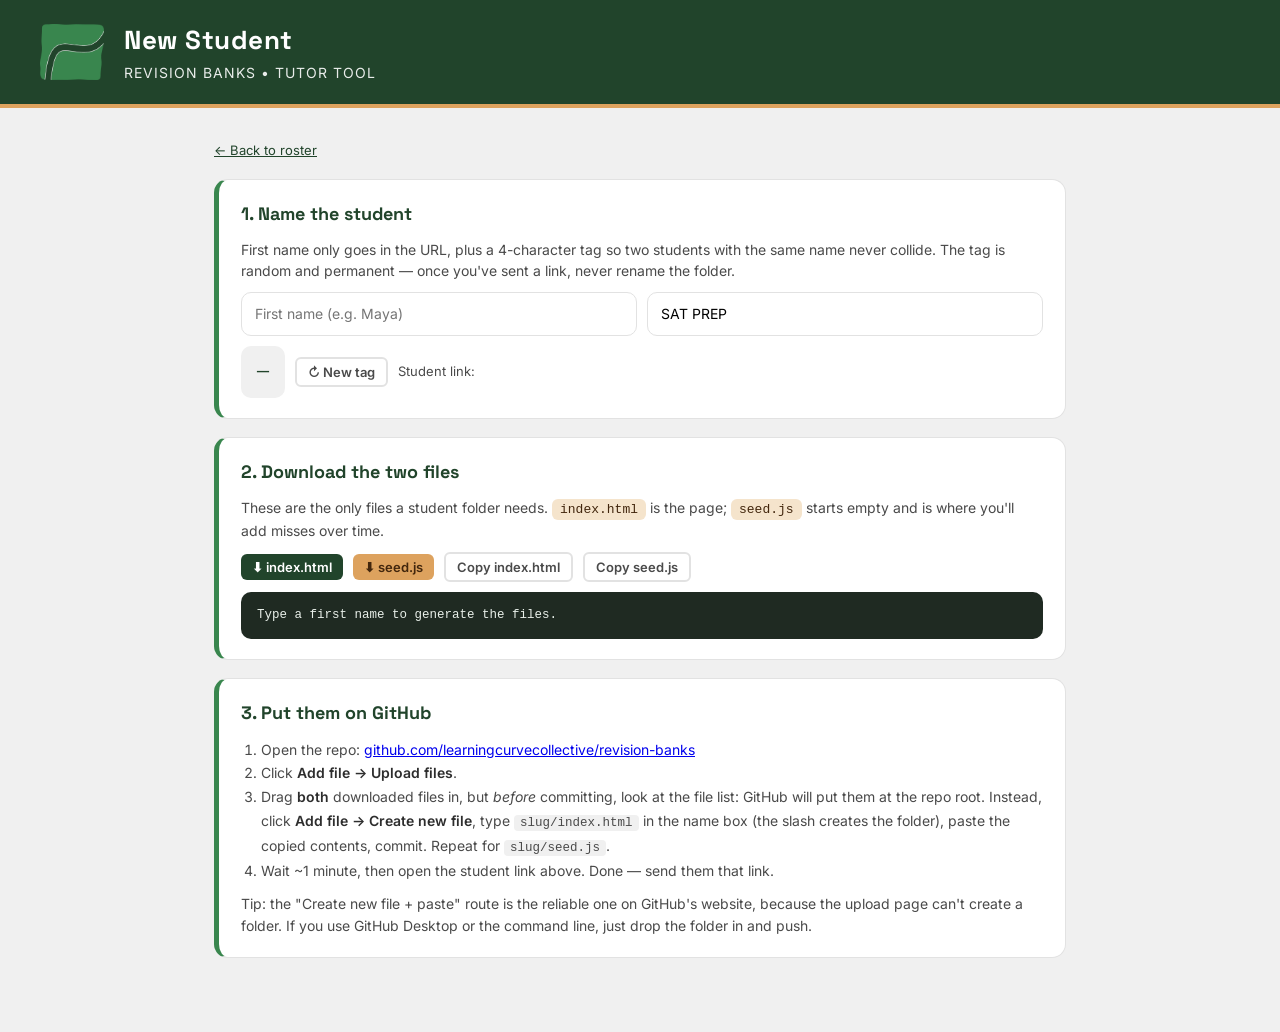
==== _tools/new-student.html @ 1a7a99ae "Add files via upload" ====
<!DOCTYPE html>
<html lang="en">
<head>
<meta charset="UTF-8">
<meta name="viewport" content="width=device-width, initial-scale=1.0">
<meta name="robots" content="noindex">
<title>New Student — Revision Banks</title>
<link href="https://fonts.googleapis.com/css2?family=Space+Grotesk:wght@500;700&family=Inter:wght@400;500;600;700&display=swap" rel="stylesheet">
<link href="https://api.fontshare.com/v2/css?f[]=switzer@400,500,600,700&display=swap" rel="stylesheet">
<link rel="stylesheet" href="../_engine/bank.css">
<style>
.wrap { max-width: 900px; margin: 0 auto; padding: 32px 24px 60px; }
.crumb { font-size: 13px; margin-bottom: 18px; } .crumb a { color: var(--green-dark); }
.step { background: white; border-radius: 14px; border: 1.5px solid var(--cream-dark); border-left: 5px solid var(--green-light); padding: 20px 22px; margin-bottom: 18px; }
.step h2 { font-family: 'Switzer','Space Grotesk',sans-serif; font-size: 18px; color: var(--green-dark); margin-bottom: 10px; }
.step p { font-size: 14px; color: var(--text-medium); line-height: 1.55; }
.row { display: flex; gap: 10px; flex-wrap: wrap; align-items: center; margin-top: 10px; }
input[type=text] { padding: 10px 13px; border: 1.5px solid var(--cream-dark); border-radius: 10px; font: inherit; font-size: 14px; flex: 1 1 200px; }
.slugbox { font-family: ui-monospace, Menlo, monospace; font-size: 20px; color: var(--green-dark); background: var(--cream); padding: 10px 16px; border-radius: 10px; }
pre { background: #1f2a22; color: #e8efe9; padding: 14px 16px; border-radius: 10px; font-size: 12.5px; line-height: 1.5; overflow-x: auto; margin-top: 10px; max-height: 320px; }
.fname { font-family: ui-monospace, Menlo, monospace; font-size: 13px; background: var(--gold-pale); color: var(--brown-dark); padding: 3px 8px; border-radius: 6px; }
.btn-sm { font-size: 13px !important; }
ol { padding-left: 20px; font-size: 14px; color: var(--text-medium); line-height: 1.7; }
ol code { background: var(--cream); padding: 1px 6px; border-radius: 4px; font-size: 12.5px; }
</style>
</head>
<body>
<div class="header">
  <div class="header-left">
    <div class="header-logo"><img src="../_engine/logo.png" alt=""></div>
    <div class="header-text"><h1>New Student</h1><div class="subtitle">REVISION BANKS &bull; TUTOR TOOL</div></div>
  </div>
</div>

<div class="wrap">
  <div class="crumb"><a href="../">&larr; Back to roster</a></div>

  <div class="step">
    <h2>1. Name the student</h2>
    <p>First name only goes in the URL, plus a 4-character tag so two students with the same name never collide. The tag is random and permanent &mdash; once you've sent a link, never rename the folder.</p>
    <div class="row">
      <input type="text" id="first" placeholder="First name (e.g. Maya)" autocomplete="off">
      <input type="text" id="tagline" placeholder="Tagline shown in the header (e.g. SAT PREP • OCTOBER TARGET)" value="SAT PREP">
    </div>
    <div class="row">
      <span class="slugbox" id="slug">—</span>
      <button class="btn btn-ghost btn-sm" id="reroll">&#8635; New tag</button>
      <span style="font-size:13px;color:var(--text-medium);">Student link: <span id="link" style="font-family:ui-monospace,Menlo,monospace;"></span></span>
    </div>
  </div>

  <div class="step">
    <h2>2. Download the two files</h2>
    <p>These are the only files a student folder needs. <span class="fname">index.html</span> is the page; <span class="fname">seed.js</span> starts empty and is where you'll add misses over time.</p>
    <div class="row">
      <button class="btn btn-green btn-sm" id="dl-index">&#11015; index.html</button>
      <button class="btn btn-gold btn-sm" id="dl-seed">&#11015; seed.js</button>
      <button class="btn btn-ghost btn-sm" id="copy-index">Copy index.html</button>
      <button class="btn btn-ghost btn-sm" id="copy-seed">Copy seed.js</button>
    </div>
    <pre id="preview"></pre>
  </div>

  <div class="step">
    <h2>3. Put them on GitHub</h2>
    <ol>
      <li>Open the repo: <a id="repo-link" href="#" target="_blank" rel="noopener">github.com/…/revision-banks</a></li>
      <li>Click <strong>Add file &rarr; Upload files</strong>.</li>
      <li>Drag <strong>both</strong> downloaded files in, but <em>before</em> committing, look at the file list: GitHub will put them at the repo root. Instead, click <strong>Add file &rarr; Create new file</strong>, type <code id="p1">slug/index.html</code> in the name box (the slash creates the folder), paste the copied contents, commit. Repeat for <code id="p2">slug/seed.js</code>.</li>
      <li>Wait ~1 minute, then open the student link above. Done &mdash; send them that link.</li>
    </ol>
    <p style="margin-top:10px;">Tip: the "Create new file + paste" route is the reliable one on GitHub's website, because the upload page can't create a folder. If you use GitHub Desktop or the command line, just drop the folder in and push.</p>
  </div>
</div>

<script>
var OWNER = 'learningcurvecollective', REPO = 'revision-banks';
var PAGES = 'https://'+OWNER+'.github.io/'+REPO+'/';
document.getElementById('repo-link').href = 'https://github.com/'+OWNER+'/'+REPO;
document.getElementById('repo-link').textContent = 'github.com/'+OWNER+'/'+REPO;

function tag(){ var a='abcdefghijkmnpqrstuvwxyz23456789', t=''; var r=new Uint32Array(4); crypto.getRandomValues(r); for(var i=0;i<4;i++) t+=a[r[i]%a.length]; return t; }
var curTag = tag();
function cleanName(s){ return (s||'').trim().replace(/\s+/g,' '); }
function slugOf(){ var f = cleanName(document.getElementById('first').value).toLowerCase().normalize('NFD').replace(/[̀-ͯ]/g,'').replace(/[^a-z0-9]+/g,''); return f ? f+'-'+curTag : ''; }
function today(){ return new Date().toISOString().slice(0,10); }
function indexHTML(){
    var name = cleanName(document.getElementById('first').value), slug = slugOf(), tl = document.getElementById('tagline').value.trim();
    return [
'<!DOCTYPE html>','<html lang="en">','<head>','<meta charset="UTF-8">','<meta name="viewport" content="width=device-width, initial-scale=1.0">','<meta name="robots" content="noindex">',
'<title>'+name+' — Revision Bank</title>',
'<link href="https://fonts.googleapis.com/css2?family=Space+Grotesk:wght@500;700&family=Inter:wght@400;500;600;700&display=swap" rel="stylesheet">',
'<link href="https://api.fontshare.com/v2/css?f[]=switzer@400,500,600,700&display=swap" rel="stylesheet">',
'<script>window.MathJax = { tex: { inlineMath: [["$","$"]], displayMath: [["$$","$$"]] }, svg: { fontCache: \'global\' } };<\/script>',
'<script id="MathJax-script" async src="https://cdnjs.cloudflare.com/ajax/libs/mathjax/3.2.2/es5/tex-svg.min.js"><\/script>',
'<link rel="stylesheet" href="../_engine/bank.css">','</head>','<body>','<div id="rbank-app"></div>','',
'<!-- Student settings — the only lines that differ between students -->',
'<script>','window.RBANK = {','    name: "'+name.replace(/"/g,'')+'",','    slug: "'+slug+'",','    tagline: "'+tl.replace(/"/g,'')+'",','    created: "'+today()+'"','};','<\/script>',
'<script src="seed.js"><\/script>','<script src="../_engine/bank.js"><\/script>','</body>','</html>',''].join('\n');
}
function seedJS(){
    var name = cleanName(document.getElementById('first').value);
    return '/* '+name+' — revision bank seed.\n   Add new entries at the TOP of this array (use _tools/new-entry.html to generate one).\n   Never reuse or edit an id once it has shipped — add a new entry instead. */\nwindow.RBANK_SEED = [\n\n];\n';
}
function refresh(){
    var slug = slugOf();
    document.getElementById('slug').textContent = slug || '—';
    document.getElementById('link').textContent = slug ? PAGES+slug+'/' : '';
    document.getElementById('p1').textContent = (slug||'slug')+'/index.html';
    document.getElementById('p2').textContent = (slug||'slug')+'/seed.js';
    document.getElementById('preview').textContent = slug ? ('── index.html ──\n'+indexHTML()+'\n── seed.js ──\n'+seedJS()) : 'Type a first name to generate the files.';
}
function dl(name, text){ var a=document.createElement('a'); a.href=URL.createObjectURL(new Blob([text],{type:'text/plain'})); a.download=name; document.body.appendChild(a); a.click(); a.remove(); }
function copy(text, btn){ navigator.clipboard.writeText(text).then(function(){ var t=btn.textContent; btn.textContent='Copied!'; setTimeout(function(){ btn.textContent=t; },1400); }); }
document.getElementById('first').addEventListener('input', refresh);
document.getElementById('tagline').addEventListener('input', refresh);
document.getElementById('reroll').addEventListener('click', function(){ curTag = tag(); refresh(); });
document.getElementById('dl-index').addEventListener('click', function(){ if(slugOf()) dl('index.html', indexHTML()); });
document.getElementById('dl-seed').addEventListener('click', function(){ if(slugOf()) dl('seed.js', seedJS()); });
document.getElementById('copy-index').addEventListener('click', function(){ if(slugOf()) copy(indexHTML(), this); });
document.getElementById('copy-seed').addEventListener('click', function(){ if(slugOf()) copy(seedJS(), this); });
refresh();
</script>
</body>
</html>
---- _engine/bank.css ----
:root {
    --green-dark: #21442B; --green-medium: #5E6C39; --green-light: #39864E;
    --gold: #DDA25E; --gold-light: #E6BC84; --gold-pale: #F5E4CC;
    --copper: #BC6C26; --brown-dark: #42260D; --brown-medium: #271404;
    --cream: #F0F0F0; --cream-dark: #E2E2E2; --white: #FFFFFF;
    --text-dark: #2D2D2D; --text-medium: #4A4A4A;
}
* { margin: 0; padding: 0; box-sizing: border-box; }
body { font-family: 'Inter', sans-serif; background-color: var(--cream); color: var(--text-dark); line-height: 1.6; }

/* Header */
.header { background: var(--green-dark); color: white; padding: 20px 40px; display: flex; justify-content: space-between; align-items: center; border-bottom: 4px solid var(--gold); }
.header-left { display: flex; align-items: center; gap: 20px; }
.header-logo { width: 64px; height: 64px; background: none; display: flex; align-items: center; justify-content: center; overflow: visible; flex-shrink: 0; }
.header-logo img { width: 100%; height: 100%; object-fit: contain; transition: opacity 0.15s; }
.header-logo a:hover img { opacity: 0.85; }
.header-text h1 { font-family: 'Switzer', 'Space Grotesk', sans-serif; font-size: 26px; font-weight: 700; letter-spacing: 0.5px; }
.header-right { text-align: right; }
.subtitle { font-size: 14px; opacity: 0.9; letter-spacing: 1px; }

/* Container */
.container { max-width: 1100px; margin: 0 auto; padding: 32px 20px 40px; }

/* Tabs */
.tab-buttons { display: flex; gap: 6px; margin-bottom: 26px; position: sticky; top: 0; background: var(--cream); z-index: 100; padding: 12px 0 10px; flex-wrap: wrap; border-bottom: 2px solid #E8E0D0; }
.tab-button { padding: 8px 15px; background-color: #E2E2E2; border: 2px solid #E0D5C0; border-radius: 8px; cursor: pointer; font-family: 'Inter', sans-serif; font-size: 14px; font-weight: 600; color: var(--text-medium); transition: all 0.25s ease; }
.tab-button:hover { border-color: var(--gold); color: var(--brown-dark); transform: translateY(-1px); box-shadow: 0 2px 6px rgba(0,0,0,0.08); }
.tab-button.active { color: white; border-color: transparent; box-shadow: 0 2px 8px rgba(0,0,0,0.15); transform: translateY(-1px); }
.tab-button[data-group="core"] { border-color: #DDA25E; }
.tab-button[data-group="core"].active { background: linear-gradient(135deg, #DDA25E, #E6BC84); }
.tab-button[data-group="core"]:hover { border-color: #DDA25E; background: rgba(221,162,94,0.15); }
.tab-button[data-group="core"].active:hover { background: linear-gradient(135deg, #DDA25E, #E6BC84); }
.tab-button[data-group="techniques"] { border-color: #21442B; }
.tab-button[data-group="techniques"].active { background: linear-gradient(135deg, #21442B, #5E6C39); }
.tab-button[data-group="techniques"]:hover { border-color: #21442B; background: rgba(33,68,43,0.1); }
.tab-button[data-group="techniques"].active:hover { background: linear-gradient(135deg, #21442B, #5E6C39); }
.tab-button[data-group="practice"] { border-color: #8B5E3C; }
.tab-button[data-group="practice"].active { background: linear-gradient(135deg, #8B5E3C, #A0704D); }
.tab-button[data-group="practice"]:hover { border-color: #8B5E3C; background: rgba(66,38,13,0.1); }
.tab-button[data-group="practice"].active:hover { background: linear-gradient(135deg, #8B5E3C, #A0704D); }
.tab-content { display: none; animation: fadeIn 0.35s ease; }
.tab-content.active { display: block; }
@keyframes fadeIn { from { opacity: 0; transform: translateY(6px); } to { opacity: 1; transform: translateY(0); } }

/* Cards & boxes */
.card { background-color: white; border-radius: 8px; padding: 20px; margin-bottom: 18px; border-left: 5px solid var(--gold); box-shadow: 0 2px 8px rgba(0,0,0,0.08); }
.idea-box { background-color: #E8F5E9; border-left: 5px solid var(--green-light); border-radius: 6px; padding: 15px; margin: 15px 0; }
.warning-box { background-color: #FFEBEE; border-left: 5px solid #E57373; border-radius: 6px; padding: 15px; margin: 15px 0; }

/* Section headers */
.section-header { display: flex; align-items: center; gap: 15px; margin-top: 8px; margin-bottom: 18px; padding-bottom: 10px; border-bottom: 3px solid var(--gold-light); }
.section-number { width: 40px; height: 40px; background-color: var(--gold); color: white; border-radius: 50%; display: flex; align-items: center; justify-content: center; font-weight: 700; font-size: 18px; flex-shrink: 0; }
.section-header h2 { font-family: 'Switzer', 'Space Grotesk', sans-serif; font-size: 22px; color: var(--brown-dark); margin: 0; }

/* Toolbar */
.toolbar { display: flex; flex-wrap: wrap; gap: 10px; align-items: center; margin-bottom: 18px; }
.toolbar select, .toolbar input[type="text"] { padding: 8px 12px; border: 2px solid var(--gold-light); border-radius: 6px; font-family: 'Inter', sans-serif; font-size: 14px; background: var(--white); color: var(--text-dark); outline: none; }
.toolbar select:focus, .toolbar input[type="text"]:focus { border-color: var(--gold); }
.toolbar input[type="text"] { flex: 1; min-width: 180px; }
.count-pill { margin-left: auto; font-size: 13px; font-weight: 700; color: var(--brown-dark); background: var(--gold-pale); padding: 6px 14px; border-radius: 20px; }

/* Buttons */
.btn { border: none; border-radius: 6px; padding: 9px 16px; font-family: 'Inter', sans-serif; font-size: 14px; font-weight: 600; cursor: pointer; transition: all 0.2s; display: inline-flex; align-items: center; gap: 6px; }
.btn-gold { background: var(--gold); color: var(--brown-dark); }
.btn-gold:hover { background: var(--gold-light); }
.btn-green { background: var(--green-dark); color: white; }
.btn-green:hover { background: var(--green-medium); }
.btn-brown { background: #8B5E3C; color: white; }
.btn-brown:hover { background: #A0704D; }
.btn-ghost { background: transparent; color: var(--text-medium); border: 2px solid var(--cream-dark); padding: 7px 12px; }
.btn-ghost:hover { border-color: var(--gold); color: var(--brown-dark); }
.btn-danger { background: transparent; color: #C0392B; border: 2px solid #F0C0BA; padding: 7px 12px; }
.btn-danger:hover { background: #FFEBEE; }
.btn-sm { padding: 5px 11px; font-size: 12.5px; }

/* Form */
.form-grid { display: grid; grid-template-columns: 1fr 1fr; gap: 16px; }
.field { display: flex; flex-direction: column; gap: 5px; margin-bottom: 4px; }
.field.full { grid-column: 1 / -1; }
.field label { font-size: 12px; font-weight: 700; color: var(--green-dark); text-transform: uppercase; letter-spacing: 0.6px; }
.field .hint { font-size: 11.5px; font-weight: 500; color: var(--text-medium); text-transform: none; letter-spacing: 0; margin-top: 2px; }
.field input[type="text"], .field textarea, .field select { padding: 10px 12px; border: 2px solid var(--cream-dark); border-radius: 6px; font-family: 'Inter', sans-serif; font-size: 14px; background: var(--white); color: var(--text-dark); outline: none; transition: border-color 0.2s; width: 100%; }
.field textarea { resize: vertical; min-height: 70px; line-height: 1.5; }
.field input:focus, .field textarea:focus, .field select:focus { border-color: var(--gold); }
.form-actions { display: flex; gap: 10px; margin-top: 8px; align-items: center; flex-wrap: wrap; }

/* Entry card */
.entry { background: white; border-radius: 8px; border-left: 5px solid var(--gold); box-shadow: 0 2px 8px rgba(0,0,0,0.07); margin-bottom: 14px; overflow: hidden; }
.entry.mastered { border-left-color: var(--green-light); opacity: 0.92; }
.entry-head { display: flex; align-items: flex-start; gap: 12px; padding: 16px 18px; cursor: pointer; }
.entry-head:hover { background: rgba(221,162,94,0.05); }
.entry-badges { display: flex; flex-wrap: wrap; gap: 6px; margin-bottom: 6px; }
.badge { font-size: 10.5px; font-weight: 700; text-transform: uppercase; letter-spacing: 0.5px; padding: 3px 9px; border-radius: 4px; }
.badge-subj-math { background: rgba(33,68,43,0.12); color: var(--green-dark); }
.badge-subj-rw { background: rgba(188,108,38,0.14); color: var(--copper); }
.badge-topic { background: rgba(221,162,94,0.16); color: #8B6914; }
.badge-err { background: rgba(66,38,13,0.10); color: var(--brown-medium); }
.badge-mastered { background: var(--green-light); color: white; }
.entry-q { flex: 1; }
.entry-q .qpreview { font-size: 14.5px; color: var(--text-dark); font-weight: 500; }
.entry-meta { font-size: 11.5px; color: var(--text-medium); margin-top: 4px; }
.entry-arrow { color: var(--gold); font-size: 13px; transition: transform 0.25s; margin-top: 4px; flex-shrink: 0; }
.entry.open .entry-arrow { transform: rotate(90deg); }
.entry-body { display: none; padding: 0 18px 18px 18px; border-top: 1px solid var(--cream-dark); }
.entry.open .entry-body { display: block; }
.entry-full { margin-top: 14px; }
.qblock { background: var(--cream); border-radius: 8px; padding: 14px 16px; margin: 10px 0; }
.qimg { max-width: 100%; border-radius: 8px; border: 1px solid var(--cream-dark); margin: 10px 0; display: block; }
.ans-row { display: flex; flex-wrap: wrap; gap: 10px; margin: 10px 0; }
.ans-chip { flex: 1; min-width: 160px; border-radius: 8px; padding: 10px 14px; }
.ans-correct { background: rgba(57,134,78,0.12); border: 1px solid rgba(57,134,78,0.4); }
.ans-given { background: rgba(229,115,115,0.10); border: 1px solid rgba(229,115,115,0.4); }
.ans-label { font-size: 10.5px; font-weight: 700; text-transform: uppercase; letter-spacing: 0.6px; color: var(--text-medium); margin-bottom: 3px; }
.ans-val { font-size: 15px; font-weight: 600; }
.trap-box { background: rgba(221,162,94,0.10); border-left: 4px solid var(--gold); border-radius: 6px; padding: 12px 15px; margin: 12px 0; }
.trap-box .trap-label { font-size: 11px; font-weight: 700; text-transform: uppercase; letter-spacing: 0.7px; color: #8B6914; margin-bottom: 5px; }
.entry-actions { display: flex; gap: 8px; margin-top: 14px; flex-wrap: wrap; }

/* Empty state */
.empty { text-align: center; padding: 50px 20px; color: var(--text-medium); }
.empty h3 { font-family: 'Switzer', 'Space Grotesk', sans-serif; color: var(--green-dark); font-size: 20px; margin-bottom: 10px; }

/* Stats */
.stat-grid { display: grid; grid-template-columns: repeat(auto-fit, minmax(150px, 1fr)); gap: 14px; margin-bottom: 24px; }
.stat-tile { background: white; border-radius: 10px; padding: 18px 20px; text-align: center; border: 2px solid var(--gold-light); box-shadow: 0 2px 8px rgba(0,0,0,0.06); }
.stat-tile .stat-num { font-family: 'Switzer', 'Space Grotesk', sans-serif; font-size: 34px; font-weight: 700; color: var(--gold); }
.stat-tile.green .stat-num { color: var(--green-light); }
.stat-tile.brown .stat-num { color: #8B5E3C; }
.stat-tile .stat-label { font-size: 12px; font-weight: 600; color: var(--text-medium); text-transform: uppercase; letter-spacing: 0.6px; margin-top: 4px; }
.bar-row { margin-bottom: 12px; }
.bar-top { display: flex; justify-content: space-between; font-size: 13px; font-weight: 600; color: var(--text-dark); margin-bottom: 4px; }
.bar-track { background: var(--cream-dark); border-radius: 10px; height: 22px; overflow: hidden; }
.bar-fill { height: 100%; border-radius: 10px; display: flex; align-items: center; justify-content: flex-end; padding-right: 8px; color: white; font-size: 12px; font-weight: 700; min-width: 26px; transition: width 0.4s ease; }

/* Review */
.review-card { background: white; border-radius: 12px; padding: 28px; box-shadow: 0 4px 16px rgba(0,0,0,0.10); border-top: 5px solid var(--gold); }
.review-progress { text-align: center; font-size: 13px; font-weight: 700; color: var(--text-medium); margin-bottom: 16px; letter-spacing: 0.5px; }
.review-reveal { display: none; margin-top: 18px; padding-top: 18px; border-top: 1px dashed var(--cream-dark); }
.review-reveal.show { display: block; }
.review-nav { display: flex; gap: 10px; justify-content: center; margin-top: 22px; flex-wrap: wrap; }

/* Storage banner */
.store-banner { font-size: 12.5px; padding: 8px 14px; border-radius: 6px; margin-bottom: 18px; display: none; }
.store-banner.warn { display: block; background: #FFF6E5; border: 1px solid var(--gold-light); color: var(--brown-dark); }

/* Footer */
.footer { background: var(--brown-dark); color: white; padding: 20px 40px; text-align: center; border-top: 4px solid var(--gold); margin-top: 40px; font-size: 14px; opacity: 0.9; }
.footer a:hover { opacity: 0.85; }

.mjx-container { overflow-x: auto; }
strong { color: var(--text-dark); font-weight: 600; }

@media (max-width: 768px) {
    .header { flex-direction: column; text-align: center; gap: 15px; }
    .header-left { flex-direction: column; }
    .header-right { text-align: center; }
    .container { padding: 16px 10px; }
    .form-grid { grid-template-columns: 1fr; }
}
---- _engine/bank.css ----
:root {
    --green-dark: #21442B; --green-medium: #5E6C39; --green-light: #39864E;
    --gold: #DDA25E; --gold-light: #E6BC84; --gold-pale: #F5E4CC;
    --copper: #BC6C26; --brown-dark: #42260D; --brown-medium: #271404;
    --cream: #F0F0F0; --cream-dark: #E2E2E2; --white: #FFFFFF;
    --text-dark: #2D2D2D; --text-medium: #4A4A4A;
}
* { margin: 0; padding: 0; box-sizing: border-box; }
body { font-family: 'Inter', sans-serif; background-color: var(--cream); color: var(--text-dark); line-height: 1.6; }

/* Header */
.header { background: var(--green-dark); color: white; padding: 20px 40px; display: flex; justify-content: space-between; align-items: center; border-bottom: 4px solid var(--gold); }
.header-left { display: flex; align-items: center; gap: 20px; }
.header-logo { width: 64px; height: 64px; background: none; display: flex; align-items: center; justify-content: center; overflow: visible; flex-shrink: 0; }
.header-logo img { width: 100%; height: 100%; object-fit: contain; transition: opacity 0.15s; }
.header-logo a:hover img { opacity: 0.85; }
.header-text h1 { font-family: 'Switzer', 'Space Grotesk', sans-serif; font-size: 26px; font-weight: 700; letter-spacing: 0.5px; }
.header-right { text-align: right; }
.subtitle { font-size: 14px; opacity: 0.9; letter-spacing: 1px; }

/* Container */
.container { max-width: 1100px; margin: 0 auto; padding: 32px 20px 40px; }

/* Tabs */
.tab-buttons { display: flex; gap: 6px; margin-bottom: 26px; position: sticky; top: 0; background: var(--cream); z-index: 100; padding: 12px 0 10px; flex-wrap: wrap; border-bottom: 2px solid #E8E0D0; }
.tab-button { padding: 8px 15px; background-color: #E2E2E2; border: 2px solid #E0D5C0; border-radius: 8px; cursor: pointer; font-family: 'Inter', sans-serif; font-size: 14px; font-weight: 600; color: var(--text-medium); transition: all 0.25s ease; }
.tab-button:hover { border-color: var(--gold); color: var(--brown-dark); transform: translateY(-1px); box-shadow: 0 2px 6px rgba(0,0,0,0.08); }
.tab-button.active { color: white; border-color: transparent; box-shadow: 0 2px 8px rgba(0,0,0,0.15); transform: translateY(-1px); }
.tab-button[data-group="core"] { border-color: #DDA25E; }
.tab-button[data-group="core"].active { background: linear-gradient(135deg, #DDA25E, #E6BC84); }
.tab-button[data-group="core"]:hover { border-color: #DDA25E; background: rgba(221,162,94,0.15); }
.tab-button[data-group="core"].active:hover { background: linear-gradient(135deg, #DDA25E, #E6BC84); }
.tab-button[data-group="techniques"] { border-color: #21442B; }
.tab-button[data-group="techniques"].active { background: linear-gradient(135deg, #21442B, #5E6C39); }
.tab-button[data-group="techniques"]:hover { border-color: #21442B; background: rgba(33,68,43,0.1); }
.tab-button[data-group="techniques"].active:hover { background: linear-gradient(135deg, #21442B, #5E6C39); }
.tab-button[data-group="practice"] { border-color: #8B5E3C; }
.tab-button[data-group="practice"].active { background: linear-gradient(135deg, #8B5E3C, #A0704D); }
.tab-button[data-group="practice"]:hover { border-color: #8B5E3C; background: rgba(66,38,13,0.1); }
.tab-button[data-group="practice"].active:hover { background: linear-gradient(135deg, #8B5E3C, #A0704D); }
.tab-content { display: none; animation: fadeIn 0.35s ease; }
.tab-content.active { display: block; }
@keyframes fadeIn { from { opacity: 0; transform: translateY(6px); } to { opacity: 1; transform: translateY(0); } }

/* Cards & boxes */
.card { background-color: white; border-radius: 8px; padding: 20px; margin-bottom: 18px; border-left: 5px solid var(--gold); box-shadow: 0 2px 8px rgba(0,0,0,0.08); }
.idea-box { background-color: #E8F5E9; border-left: 5px solid var(--green-light); border-radius: 6px; padding: 15px; margin: 15px 0; }
.warning-box { background-color: #FFEBEE; border-left: 5px solid #E57373; border-radius: 6px; padding: 15px; margin: 15px 0; }

/* Section headers */
.section-header { display: flex; align-items: center; gap: 15px; margin-top: 8px; margin-bottom: 18px; padding-bottom: 10px; border-bottom: 3px solid var(--gold-light); }
.section-number { width: 40px; height: 40px; background-color: var(--gold); color: white; border-radius: 50%; display: flex; align-items: center; justify-content: center; font-weight: 700; font-size: 18px; flex-shrink: 0; }
.section-header h2 { font-family: 'Switzer', 'Space Grotesk', sans-serif; font-size: 22px; color: var(--brown-dark); margin: 0; }

/* Toolbar */
.toolbar { display: flex; flex-wrap: wrap; gap: 10px; align-items: center; margin-bottom: 18px; }
.toolbar select, .toolbar input[type="text"] { padding: 8px 12px; border: 2px solid var(--gold-light); border-radius: 6px; font-family: 'Inter', sans-serif; font-size: 14px; background: var(--white); color: var(--text-dark); outline: none; }
.toolbar select:focus, .toolbar input[type="text"]:focus { border-color: var(--gold); }
.toolbar input[type="text"] { flex: 1; min-width: 180px; }
.count-pill { margin-left: auto; font-size: 13px; font-weight: 700; color: var(--brown-dark); background: var(--gold-pale); padding: 6px 14px; border-radius: 20px; }

/* Buttons */
.btn { border: none; border-radius: 6px; padding: 9px 16px; font-family: 'Inter', sans-serif; font-size: 14px; font-weight: 600; cursor: pointer; transition: all 0.2s; display: inline-flex; align-items: center; gap: 6px; }
.btn-gold { background: var(--gold); color: var(--brown-dark); }
.btn-gold:hover { background: var(--gold-light); }
.btn-green { background: var(--green-dark); color: white; }
.btn-green:hover { background: var(--green-medium); }
.btn-brown { background: #8B5E3C; color: white; }
.btn-brown:hover { background: #A0704D; }
.btn-ghost { background: transparent; color: var(--text-medium); border: 2px solid var(--cream-dark); padding: 7px 12px; }
.btn-ghost:hover { border-color: var(--gold); color: var(--brown-dark); }
.btn-danger { background: transparent; color: #C0392B; border: 2px solid #F0C0BA; padding: 7px 12px; }
.btn-danger:hover { background: #FFEBEE; }
.btn-sm { padding: 5px 11px; font-size: 12.5px; }

/* Form */
.form-grid { display: grid; grid-template-columns: 1fr 1fr; gap: 16px; }
.field { display: flex; flex-direction: column; gap: 5px; margin-bottom: 4px; }
.field.full { grid-column: 1 / -1; }
.field label { font-size: 12px; font-weight: 700; color: var(--green-dark); text-transform: uppercase; letter-spacing: 0.6px; }
.field .hint { font-size: 11.5px; font-weight: 500; color: var(--text-medium); text-transform: none; letter-spacing: 0; margin-top: 2px; }
.field input[type="text"], .field textarea, .field select { padding: 10px 12px; border: 2px solid var(--cream-dark); border-radius: 6px; font-family: 'Inter', sans-serif; font-size: 14px; background: var(--white); color: var(--text-dark); outline: none; transition: border-color 0.2s; width: 100%; }
.field textarea { resize: vertical; min-height: 70px; line-height: 1.5; }
.field input:focus, .field textarea:focus, .field select:focus { border-color: var(--gold); }
.form-actions { display: flex; gap: 10px; margin-top: 8px; align-items: center; flex-wrap: wrap; }

/* Entry card */
.entry { background: white; border-radius: 8px; border-left: 5px solid var(--gold); box-shadow: 0 2px 8px rgba(0,0,0,0.07); margin-bottom: 14px; overflow: hidden; }
.entry.mastered { border-left-color: var(--green-light); opacity: 0.92; }
.entry-head { display: flex; align-items: flex-start; gap: 12px; padding: 16px 18px; cursor: pointer; }
.entry-head:hover { background: rgba(221,162,94,0.05); }
.entry-badges { display: flex; flex-wrap: wrap; gap: 6px; margin-bottom: 6px; }
.badge { font-size: 10.5px; font-weight: 700; text-transform: uppercase; letter-spacing: 0.5px; padding: 3px 9px; border-radius: 4px; }
.badge-subj-math { background: rgba(33,68,43,0.12); color: var(--green-dark); }
.badge-subj-rw { background: rgba(188,108,38,0.14); color: var(--copper); }
.badge-topic { background: rgba(221,162,94,0.16); color: #8B6914; }
.badge-err { background: rgba(66,38,13,0.10); color: var(--brown-medium); }
.badge-mastered { background: var(--green-light); color: white; }
.entry-q { flex: 1; }
.entry-q .qpreview { font-size: 14.5px; color: var(--text-dark); font-weight: 500; }
.entry-meta { font-size: 11.5px; color: var(--text-medium); margin-top: 4px; }
.entry-arrow { color: var(--gold); font-size: 13px; transition: transform 0.25s; margin-top: 4px; flex-shrink: 0; }
.entry.open .entry-arrow { transform: rotate(90deg); }
.entry-body { display: none; padding: 0 18px 18px 18px; border-top: 1px solid var(--cream-dark); }
.entry.open .entry-body { display: block; }
.entry-full { margin-top: 14px; }
.qblock { background: var(--cream); border-radius: 8px; padding: 14px 16px; margin: 10px 0; }
.qimg { max-width: 100%; border-radius: 8px; border: 1px solid var(--cream-dark); margin: 10px 0; display: block; }
.ans-row { display: flex; flex-wrap: wrap; gap: 10px; margin: 10px 0; }
.ans-chip { flex: 1; min-width: 160px; border-radius: 8px; padding: 10px 14px; }
.ans-correct { background: rgba(57,134,78,0.12); border: 1px solid rgba(57,134,78,0.4); }
.ans-given { background: rgba(229,115,115,0.10); border: 1px solid rgba(229,115,115,0.4); }
.ans-label { font-size: 10.5px; font-weight: 700; text-transform: uppercase; letter-spacing: 0.6px; color: var(--text-medium); margin-bottom: 3px; }
.ans-val { font-size: 15px; font-weight: 600; }
.trap-box { background: rgba(221,162,94,0.10); border-left: 4px solid var(--gold); border-radius: 6px; padding: 12px 15px; margin: 12px 0; }
.trap-box .trap-label { font-size: 11px; font-weight: 700; text-transform: uppercase; letter-spacing: 0.7px; color: #8B6914; margin-bottom: 5px; }
.entry-actions { display: flex; gap: 8px; margin-top: 14px; flex-wrap: wrap; }

/* Empty state */
.empty { text-align: center; padding: 50px 20px; color: var(--text-medium); }
.empty h3 { font-family: 'Switzer', 'Space Grotesk', sans-serif; color: var(--green-dark); font-size: 20px; margin-bottom: 10px; }

/* Stats */
.stat-grid { display: grid; grid-template-columns: repeat(auto-fit, minmax(150px, 1fr)); gap: 14px; margin-bottom: 24px; }
.stat-tile { background: white; border-radius: 10px; padding: 18px 20px; text-align: center; border: 2px solid var(--gold-light); box-shadow: 0 2px 8px rgba(0,0,0,0.06); }
.stat-tile .stat-num { font-family: 'Switzer', 'Space Grotesk', sans-serif; font-size: 34px; font-weight: 700; color: var(--gold); }
.stat-tile.green .stat-num { color: var(--green-light); }
.stat-tile.brown .stat-num { color: #8B5E3C; }
.stat-tile .stat-label { font-size: 12px; font-weight: 600; color: var(--text-medium); text-transform: uppercase; letter-spacing: 0.6px; margin-top: 4px; }
.bar-row { margin-bottom: 12px; }
.bar-top { display: flex; justify-content: space-between; font-size: 13px; font-weight: 600; color: var(--text-dark); margin-bottom: 4px; }
.bar-track { background: var(--cream-dark); border-radius: 10px; height: 22px; overflow: hidden; }
.bar-fill { height: 100%; border-radius: 10px; display: flex; align-items: center; justify-content: flex-end; padding-right: 8px; color: white; font-size: 12px; font-weight: 700; min-width: 26px; transition: width 0.4s ease; }

/* Review */
.review-card { background: white; border-radius: 12px; padding: 28px; box-shadow: 0 4px 16px rgba(0,0,0,0.10); border-top: 5px solid var(--gold); }
.review-progress { text-align: center; font-size: 13px; font-weight: 700; color: var(--text-medium); margin-bottom: 16px; letter-spacing: 0.5px; }
.review-reveal { display: none; margin-top: 18px; padding-top: 18px; border-top: 1px dashed var(--cream-dark); }
.review-reveal.show { display: block; }
.review-nav { display: flex; gap: 10px; justify-content: center; margin-top: 22px; flex-wrap: wrap; }

/* Storage banner */
.store-banner { font-size: 12.5px; padding: 8px 14px; border-radius: 6px; margin-bottom: 18px; display: none; }
.store-banner.warn { display: block; background: #FFF6E5; border: 1px solid var(--gold-light); color: var(--brown-dark); }

/* Footer */
.footer { background: var(--brown-dark); color: white; padding: 20px 40px; text-align: center; border-top: 4px solid var(--gold); margin-top: 40px; font-size: 14px; opacity: 0.9; }
.footer a:hover { opacity: 0.85; }

.mjx-container { overflow-x: auto; }
strong { color: var(--text-dark); font-weight: 600; }

@media (max-width: 768px) {
    .header { flex-direction: column; text-align: center; gap: 15px; }
    .header-left { flex-direction: column; }
    .header-right { text-align: center; }
    .container { padding: 16px 10px; }
    .form-grid { grid-template-columns: 1fr; }
}
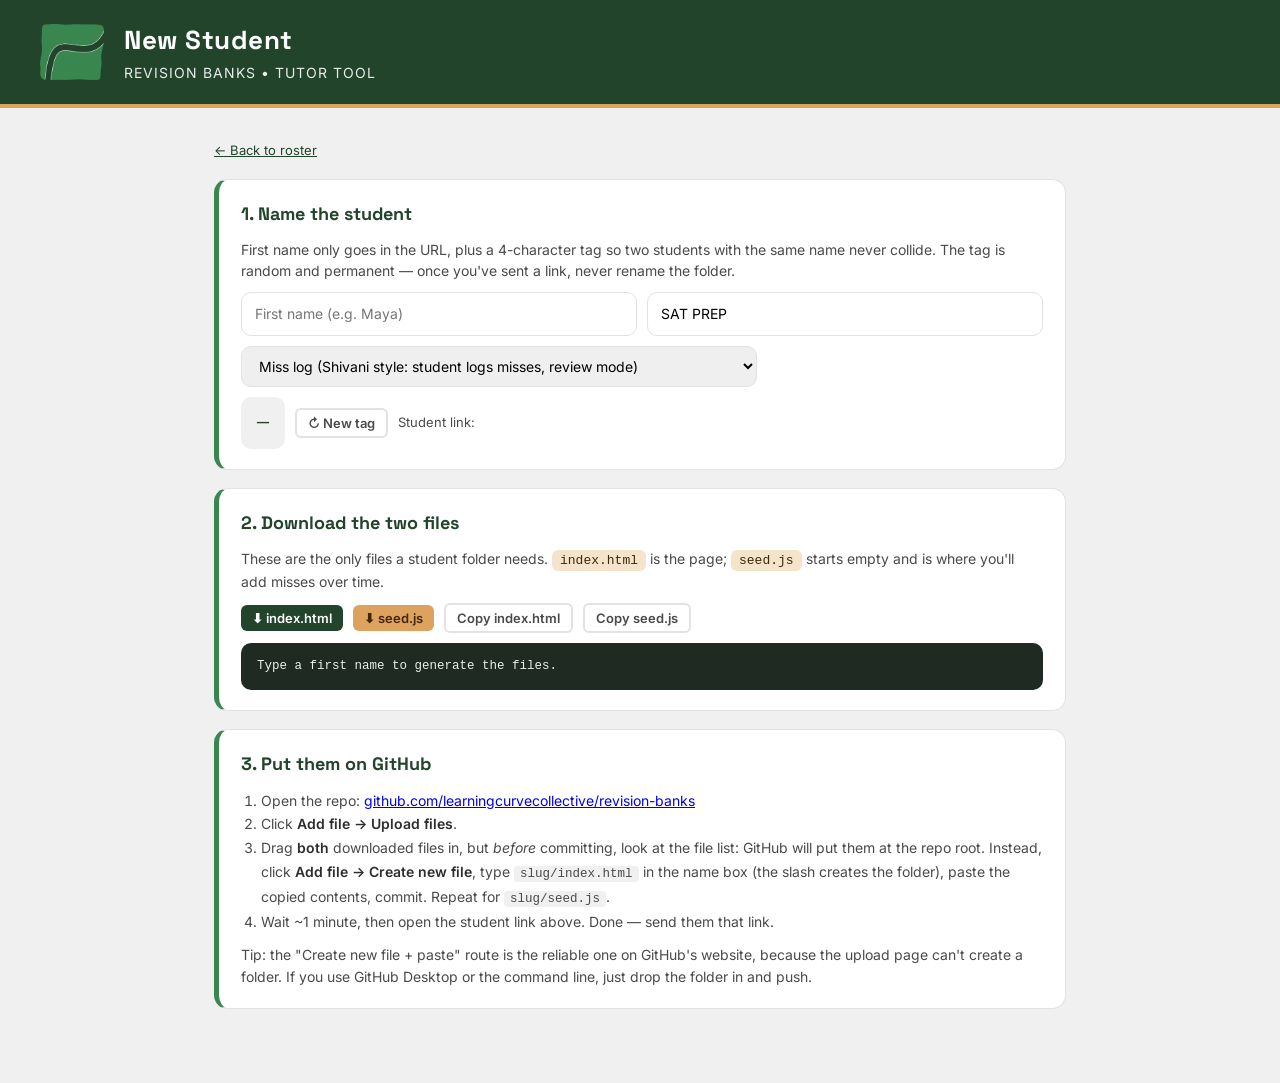
==== commit 355d6e0e: "Add files via upload" ====
--- a/_tools/new-student.html
+++ b/_tools/new-student.html
@@ -41,6 +41,7 @@
     <div class="row">
       <input type="text" id="first" placeholder="First name (e.g. Maya)" autocomplete="off">
       <input type="text" id="tagline" placeholder="Tagline shown in the header (e.g. SAT PREP • OCTOBER TARGET)" value="SAT PREP">
+      <select id="engine" style="padding:10px 13px;border:1.5px solid var(--cream-dark);border-radius:10px;font:inherit;font-size:14px"><option value="bank">Miss log (Shivani style: student logs misses, review mode)</option><option value="practice">Practice engine (Charlotte style: seeded problems, sessions, scheduler)</option></select>
     </div>
     <div class="row">
       <span class="slugbox" id="slug">—</span>
@@ -85,7 +86,7 @@
 function slugOf(){ var f = cleanName(document.getElementById('first').value).toLowerCase().normalize('NFD').replace(/[̀-ͯ]/g,'').replace(/[^a-z0-9]+/g,''); return f ? f+'-'+curTag : ''; }
 function today(){ return new Date().toISOString().slice(0,10); }
 function indexHTML(){
-    var name = cleanName(document.getElementById('first').value), slug = slugOf(), tl = document.getElementById('tagline').value.trim();
+    var name = cleanName(document.getElementById('first').value), slug = slugOf(), tl = document.getElementById('tagline').value.trim(), eng = document.getElementById('engine').value;
     return [
 '<!DOCTYPE html>','<html lang="en">','<head>','<meta charset="UTF-8">','<meta name="viewport" content="width=device-width, initial-scale=1.0">','<meta name="robots" content="noindex">',
 '<title>'+name+' — Revision Bank</title>',
@@ -93,13 +94,14 @@
 '<link href="https://api.fontshare.com/v2/css?f[]=switzer@400,500,600,700&display=swap" rel="stylesheet">',
 '<script>window.MathJax = { tex: { inlineMath: [["$","$"]], displayMath: [["$$","$$"]] }, svg: { fontCache: \'global\' } };<\/script>',
 '<script id="MathJax-script" async src="https://cdnjs.cloudflare.com/ajax/libs/mathjax/3.2.2/es5/tex-svg.min.js"><\/script>',
-'<link rel="stylesheet" href="../_engine/bank.css">','</head>','<body>','<div id="rbank-app"></div>','',
+'<link rel="stylesheet" href="../_engine/'+(eng==='practice'?'practice':'bank')+'.css">','</head>','<body>','<div id="rbank-app"></div>','',
 '<!-- Student settings — the only lines that differ between students -->',
-'<script>','window.RBANK = {','    name: "'+name.replace(/"/g,'')+'",','    slug: "'+slug+'",','    tagline: "'+tl.replace(/"/g,'')+'",','    created: "'+today()+'"','};','<\/script>',
-'<script src="seed.js"><\/script>','<script src="../_engine/bank.js"><\/script>','</body>','</html>',''].join('\n');
+'<script>','window.RBANK = {','    name: "'+name.replace(/"/g,'')+'",','    slug: "'+slug+'",','    tagline: "'+tl.replace(/"/g,'')+'",'].concat(eng==='practice'?['    exam: "GRE",','    tutor: "Torin",','    requireReattempt: true,     // false = student can log any question, tried or not']:[]).concat(['    created: "'+today()+'"','};','<\/script>',
+'<script src="seed.js"><\/script>','<script src="../_engine/'+(eng==='practice'?'practice':'bank')+'.js"><\/script>','</body>','</html>','']).join('\n');
 }
 function seedJS(){
-    var name = cleanName(document.getElementById('first').value);
+    var name = cleanName(document.getElementById('first').value), eng = document.getElementById('engine').value;
+    if(eng==='practice') return '/* '+name+' — revision bank seed (practice engine).\n   One object per problem. variant 0 = original miss; 1, 2, ... = your variations.\n   Fields: id (unique forever), topic, variant, type (qc | mc | ma | ne), stem, qa/qb (qc), choices (mc/ma),\n           answer (index | array of indices | string), given, source, explain, trap, figure (optional SVG), frac:true (fraction entry).\n   Copy an entry from charlotte-sj2q/seed.js as a template. Add new problems at the END; never reuse an id. */\nwindow.RBANK_SEED = [\n\n];\n';
     return '/* '+name+' — revision bank seed.\n   Add new entries at the TOP of this array (use _tools/new-entry.html to generate one).\n   Never reuse or edit an id once it has shipped — add a new entry instead. */\nwindow.RBANK_SEED = [\n\n];\n';
 }
 function refresh(){
@@ -114,6 +116,7 @@
 function copy(text, btn){ navigator.clipboard.writeText(text).then(function(){ var t=btn.textContent; btn.textContent='Copied!'; setTimeout(function(){ btn.textContent=t; },1400); }); }
 document.getElementById('first').addEventListener('input', refresh);
 document.getElementById('tagline').addEventListener('input', refresh);
+document.getElementById('engine').addEventListener('change', refresh);
 document.getElementById('reroll').addEventListener('click', function(){ curTag = tag(); refresh(); });
 document.getElementById('dl-index').addEventListener('click', function(){ if(slugOf()) dl('index.html', indexHTML()); });
 document.getElementById('dl-seed').addEventListener('click', function(){ if(slugOf()) dl('seed.js', seedJS()); });
